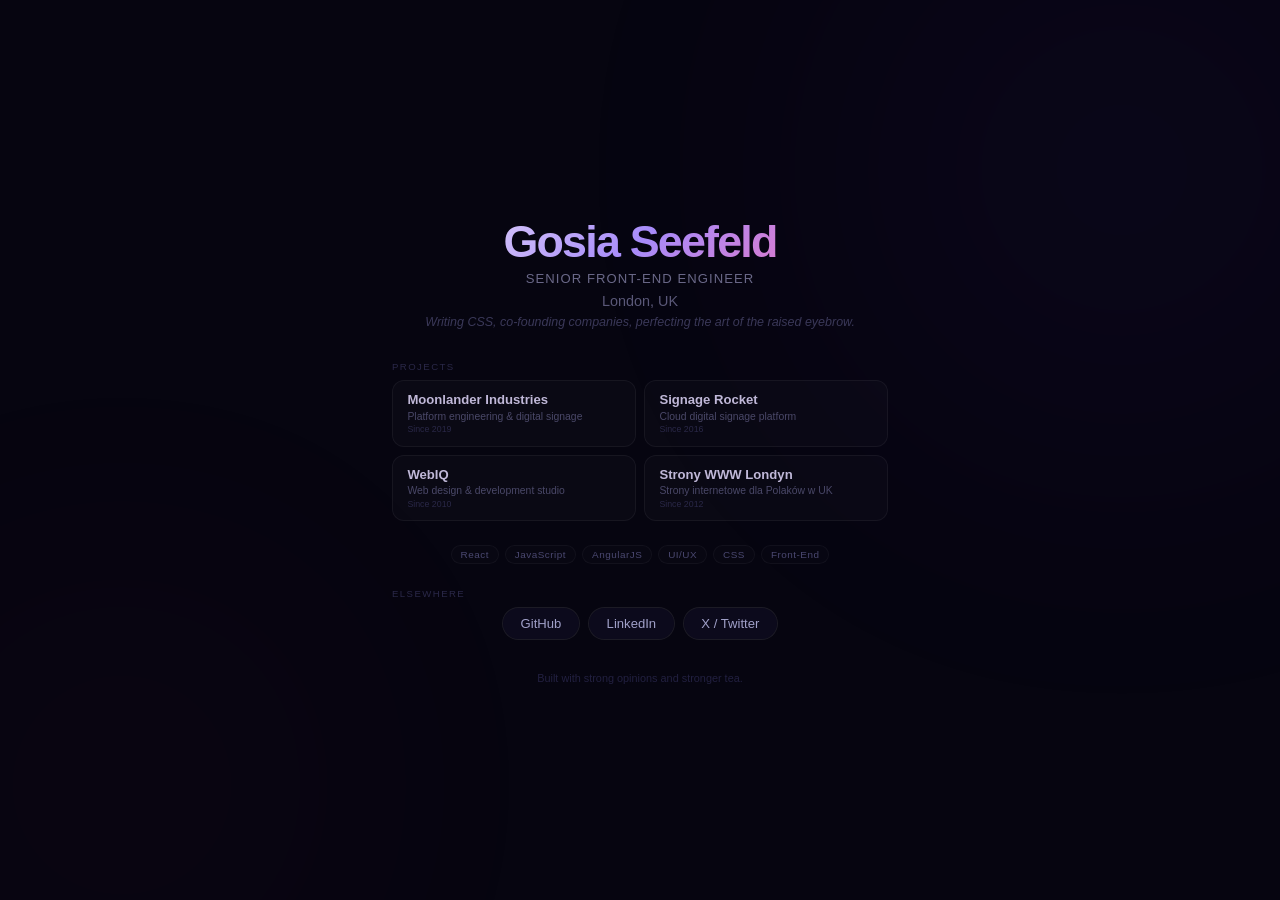
==== index.html @ 69c70c7b "Deploy from moonlanderindustries/sites@9dea2e8a03214e53fe4ce3c6bd58d60a1bf8a1e3" ====
<!DOCTYPE html><!--xRc1jHTuCo8ZMkCfjSGtW--><html lang="en"><head><meta charSet="utf-8"/><meta name="viewport" content="width=device-width, initial-scale=1"/><link rel="stylesheet" href="/_next/static/css/d62c57fcb99d3251.css" data-precedence="next"/><link rel="stylesheet" href="/_next/static/css/d122cc01ae7546c0.css" data-precedence="next"/><link rel="preload" as="script" fetchPriority="low" href="/_next/static/chunks/webpack-f817f8950fd31f59.js"/><script src="/_next/static/chunks/8e6518bb-c26e82767f1faf66.js" async=""></script><script src="/_next/static/chunks/743-16a3eeb39bb011a0.js" async=""></script><script src="/_next/static/chunks/main-app-4ff70edd08232f85.js" async=""></script><title>Gosia Seefeld — Senior Front-End Engineer</title><meta name="description" content="Senior Front-End Engineer. Co-Founder of Moonlander Industries, Signage Rocket, WebIQ. London, UK."/><meta name="robots" content="index, follow"/><meta name="theme-color" content="#060510"/><link rel="canonical" href="https://gosia-seefeld.github.io/"/><meta property="og:title" content="Gosia Seefeld — Senior Front-End Engineer"/><meta property="og:description" content="Senior Front-End Engineer. Co-Founder of Moonlander Industries, Signage Rocket, WebIQ. London, UK."/><meta property="og:url" content="https://gosia-seefeld.github.io/"/><meta property="og:site_name" content="Gosia Seefeld"/><meta property="og:locale" content="en_GB"/><meta property="og:type" content="website"/><meta name="twitter:card" content="summary_large_image"/><meta name="twitter:title" content="Gosia Seefeld — Senior Front-End Engineer"/><meta name="twitter:description" content="Senior Front-End Engineer. Co-Founder of Moonlander Industries, Signage Rocket, WebIQ. London, UK."/><script type="application/ld+json">{
  "@context": "https://schema.org",
  "@type": "Person",
  "name": "Gosia Seefeld",
  "@id": "https://gosia-seefeld.github.io/#person",
  "url": "https://gosia-seefeld.github.io",
  "jobTitle": "Senior Front-End Engineer",
  "worksFor": {
    "@type": "Organization",
    "@id": "https://moonlanderindustries.com/#organization",
    "name": "Moonlander Industries",
    "url": "https://moonlanderindustries.com"
  },
  "affiliation": [
    {
      "@type": "Organization",
      "@id": "https://signagerocket.com/#organization",
      "name": "Signage Rocket",
      "url": "https://signagerocket.com"
    },
    {
      "@type": "Organization",
      "@id": "https://webiqlimited.co.uk/#organization",
      "name": "WebIQ",
      "url": "https://webiqlimited.co.uk"
    },
    {
      "@type": "Organization",
      "@id": "https://stronywwwlondyn.co.uk/#organization",
      "name": "Strony WWW Londyn",
      "url": "https://stronywwwlondyn.co.uk"
    }
  ],
  "knowsAbout": [
    "React",
    "JavaScript",
    "AngularJS",
    "UI/UX",
    "CSS",
    "Digital Signage",
    "Front-End Development"
  ],
  "sameAs": [
    "https://www.linkedin.com/in/gosia-seefeld/",
    "https://github.com/gosia-seefeld",
    "https://x.com/gosia_seefeld"
  ]
}</script><script src="/_next/static/chunks/polyfills-42372ed130431b0a.js" noModule=""></script></head><body><div hidden=""><!--$--><!--/$--></div><h1 class="page_srOnly__O_3lC">Gosia Seefeld — CEO &amp; Co-Founder, London</h1><div class="page_stars__IfV3K" id="stars"></div><div class="page_nebula1__XAYrB"></div><div class="page_nebula2__ssNZj"></div><main class="page_content__kDoxQ"><div class="page_name__eOmhd">Gosia Seefeld</div><p class="page_role__kBGJa">Senior Front-End Engineer</p><p class="page_subtitle__iAJUg">London, UK</p><p class="page_quip__CDOoW">Writing CSS, co-founding companies, perfecting the art of the raised eyebrow.</p><div class="page_sectionLabel__leOgg">Projects</div><div class="page_projects__Vzd49"><a href="https://moonlanderindustries.com" class="page_project__3MOhD"><div class="page_projectName__hNFKk">Moonlander Industries</div><div class="page_projectDesc__2lmu6">Platform engineering &amp; digital signage</div><div class="page_projectYear__CjHBK">Since <!-- -->2019</div></a><a href="https://signagerocket.com" class="page_project__3MOhD"><div class="page_projectName__hNFKk">Signage Rocket</div><div class="page_projectDesc__2lmu6">Cloud digital signage platform</div><div class="page_projectYear__CjHBK">Since <!-- -->2016</div></a><a href="https://webiqlimited.co.uk" class="page_project__3MOhD"><div class="page_projectName__hNFKk">WebIQ</div><div class="page_projectDesc__2lmu6">Web design &amp; development studio</div><div class="page_projectYear__CjHBK">Since <!-- -->2010</div></a><a href="https://stronywwwlondyn.co.uk" class="page_project__3MOhD"><div class="page_projectName__hNFKk">Strony WWW Londyn</div><div class="page_projectDesc__2lmu6">Strony internetowe dla Polaków w UK</div><div class="page_projectYear__CjHBK">Since <!-- -->2012</div></a></div><div class="page_tech____gRa"><span class="page_techPill__fUO1G">React</span><span class="page_techPill__fUO1G">JavaScript</span><span class="page_techPill__fUO1G">AngularJS</span><span class="page_techPill__fUO1G">UI/UX</span><span class="page_techPill__fUO1G">CSS</span><span class="page_techPill__fUO1G">Front-End</span></div><div class="page_sectionLabel__leOgg">Elsewhere</div><div class="page_links__qE4Ea"><a href="https://github.com/gosia-seefeld" class="page_link__36MaQ">GitHub</a><a href="https://www.linkedin.com/in/gosia-seefeld/" class="page_link__36MaQ">LinkedIn</a><a href="https://x.com/gosia_seefeld" class="page_link__36MaQ">X / Twitter</a></div><p class="page_note__eFpMG">Built with strong opinions and stronger tea.</p></main><script>
            var c = document.getElementById('stars');
            for (var i = 0; i < 120; i++) {
              var s = document.createElement('div');
              s.className = 'page_star__v4NEN';
              s.style.left = Math.random() * 100 + '%';
              s.style.top = Math.random() * 100 + '%';
              s.style.setProperty('--dur', (8 + Math.random() * 12) + 's');
              s.style.setProperty('--delay', (Math.random() * 8) + 's');
              s.style.setProperty('--peak', (0.08 + Math.random() * 0.4).toFixed(2));
              if (Math.random() > 0.9) { s.style.width = '2px'; s.style.height = '2px'; }
              c.appendChild(s);
            }
          </script><!--$--><!--/$--><script src="/_next/static/chunks/webpack-f817f8950fd31f59.js" id="_R_" async=""></script><script>(self.__next_f=self.__next_f||[]).push([0])</script><script>self.__next_f.push([1,"1:\"$Sreact.fragment\"\n3:I[8954,[],\"\"]\n4:I[5640,[],\"\"]\n13:I[7698,[],\"\"]\n:HL[\"/_next/static/css/d62c57fcb99d3251.css\",\"style\"]\n:HL[\"/_next/static/css/d122cc01ae7546c0.css\",\"style\"]\n2:T4e6,"])</script><script>self.__next_f.push([1,"{\n  \"@context\": \"https://schema.org\",\n  \"@type\": \"Person\",\n  \"name\": \"Gosia Seefeld\",\n  \"@id\": \"https://gosia-seefeld.github.io/#person\",\n  \"url\": \"https://gosia-seefeld.github.io\",\n  \"jobTitle\": \"Senior Front-End Engineer\",\n  \"worksFor\": {\n    \"@type\": \"Organization\",\n    \"@id\": \"https://moonlanderindustries.com/#organization\",\n    \"name\": \"Moonlander Industries\",\n    \"url\": \"https://moonlanderindustries.com\"\n  },\n  \"affiliation\": [\n    {\n      \"@type\": \"Organization\",\n      \"@id\": \"https://signagerocket.com/#organization\",\n      \"name\": \"Signage Rocket\",\n      \"url\": \"https://signagerocket.com\"\n    },\n    {\n      \"@type\": \"Organization\",\n      \"@id\": \"https://webiqlimited.co.uk/#organization\",\n      \"name\": \"WebIQ\",\n      \"url\": \"https://webiqlimited.co.uk\"\n    },\n    {\n      \"@type\": \"Organization\",\n      \"@id\": \"https://stronywwwlondyn.co.uk/#organization\",\n      \"name\": \"Strony WWW Londyn\",\n      \"url\": \"https://stronywwwlondyn.co.uk\"\n    }\n  ],\n  \"knowsAbout\": [\n    \"React\",\n    \"JavaScript\",\n    \"AngularJS\",\n    \"UI/UX\",\n    \"CSS\",\n    \"Digital Signage\",\n    \"Front-End Development\"\n  ],\n  \"sameAs\": [\n    \"https://www.linkedin.com/in/gosia-seefeld/\",\n    \"https://github.com/gosia-seefeld\",\n    \"https://x.com/gosia_seefeld\"\n  ]\n}"])</script><script>self.__next_f.push([1,"0:{\"P\":null,\"b\":\"xRc1jHTuCo8ZMkCfjSGtW\",\"p\":\"\",\"c\":[\"\",\"\"],\"i\":false,\"f\":[[[\"\",{\"children\":[\"__PAGE__\",{}]},\"$undefined\",\"$undefined\",true],[\"\",[\"$\",\"$1\",\"c\",{\"children\":[[[\"$\",\"link\",\"0\",{\"rel\":\"stylesheet\",\"href\":\"/_next/static/css/d62c57fcb99d3251.css\",\"precedence\":\"next\",\"crossOrigin\":\"$undefined\",\"nonce\":\"$undefined\"}]],[\"$\",\"html\",null,{\"lang\":\"en\",\"children\":[[\"$\",\"head\",null,{\"children\":[\"$\",\"script\",null,{\"type\":\"application/ld+json\",\"dangerouslySetInnerHTML\":{\"__html\":\"$2\"}}]}],[\"$\",\"body\",null,{\"children\":[\"$\",\"$L3\",null,{\"parallelRouterKey\":\"children\",\"error\":\"$undefined\",\"errorStyles\":\"$undefined\",\"errorScripts\":\"$undefined\",\"template\":[\"$\",\"$L4\",null,{}],\"templateStyles\":\"$undefined\",\"templateScripts\":\"$undefined\",\"notFound\":[[[\"$\",\"title\",null,{\"children\":\"404: This page could not be found.\"}],[\"$\",\"div\",null,{\"style\":{\"fontFamily\":\"system-ui,\\\"Segoe UI\\\",Roboto,Helvetica,Arial,sans-serif,\\\"Apple Color Emoji\\\",\\\"Segoe UI Emoji\\\"\",\"height\":\"100vh\",\"textAlign\":\"center\",\"display\":\"flex\",\"flexDirection\":\"column\",\"alignItems\":\"center\",\"justifyContent\":\"center\"},\"children\":[\"$\",\"div\",null,{\"children\":[[\"$\",\"style\",null,{\"dangerouslySetInnerHTML\":{\"__html\":\"body{color:#000;background:#fff;margin:0}.next-error-h1{border-right:1px solid rgba(0,0,0,.3)}@media (prefers-color-scheme:dark){body{color:#fff;background:#000}.next-error-h1{border-right:1px solid rgba(255,255,255,.3)}}\"}}],[\"$\",\"h1\",null,{\"className\":\"next-error-h1\",\"style\":{\"display\":\"inline-block\",\"margin\":\"0 20px 0 0\",\"padding\":\"0 23px 0 0\",\"fontSize\":24,\"fontWeight\":500,\"verticalAlign\":\"top\",\"lineHeight\":\"49px\"},\"children\":404}],[\"$\",\"div\",null,{\"style\":{\"display\":\"inline-block\"},\"children\":[\"$\",\"h2\",null,{\"style\":{\"fontSize\":14,\"fontWeight\":400,\"lineHeight\":\"49px\",\"margin\":0},\"children\":\"This page could not be found.\"}]}]]}]}]],[]],\"forbidden\":\"$undefined\",\"unauthorized\":\"$undefined\"}]}]]}]]}],{\"children\":[\"__PAGE__\",[\"$\",\"$1\",\"c\",{\"children\":[[[\"$\",\"h1\",null,{\"className\":\"page_srOnly__O_3lC\",\"children\":\"Gosia Seefeld — CEO \u0026 Co-Founder, London\"}],[\"$\",\"div\",null,{\"className\":\"page_stars__IfV3K\",\"id\":\"stars\"}],[\"$\",\"div\",null,{\"className\":\"page_nebula1__XAYrB\"}],[\"$\",\"div\",null,{\"className\":\"page_nebula2__ssNZj\"}],[\"$\",\"main\",null,{\"className\":\"page_content__kDoxQ\",\"children\":[[\"$\",\"div\",null,{\"className\":\"page_name__eOmhd\",\"children\":\"Gosia Seefeld\"}],[\"$\",\"p\",null,{\"className\":\"page_role__kBGJa\",\"children\":\"Senior Front-End Engineer\"}],[\"$\",\"p\",null,{\"className\":\"page_subtitle__iAJUg\",\"children\":\"London, UK\"}],[\"$\",\"p\",null,{\"className\":\"page_quip__CDOoW\",\"children\":\"Writing CSS, co-founding companies, perfecting the art of the raised eyebrow.\"}],[\"$\",\"div\",null,{\"className\":\"page_sectionLabel__leOgg\",\"children\":\"Projects\"}],[\"$\",\"div\",null,{\"className\":\"page_projects__Vzd49\",\"children\":[[\"$\",\"a\",\"https://moonlanderindustries.com\",{\"href\":\"https://moonlanderindustries.com\",\"className\":\"page_project__3MOhD\",\"children\":[\"$L5\",\"$L6\",\"$L7\"]}],\"$L8\",\"$L9\",\"$La\"]}],\"$Lb\",\"$Lc\",\"$Ld\",\"$Le\"]}],\"$Lf\"],[\"$L10\"],\"$L11\"]}],{},null,false]},null,false],\"$L12\",false]],\"m\":\"$undefined\",\"G\":[\"$13\",[]],\"s\":false,\"S\":true}\n"])</script><script>self.__next_f.push([1,"14:I[2051,[],\"OutletBoundary\"]\n16:I[6658,[],\"AsyncMetadataOutlet\"]\n18:I[2051,[],\"ViewportBoundary\"]\n1a:I[2051,[],\"MetadataBoundary\"]\n1b:\"$Sreact.suspense\"\n5:[\"$\",\"div\",null,{\"className\":\"page_projectName__hNFKk\",\"children\":\"Moonlander Industries\"}]\n6:[\"$\",\"div\",null,{\"className\":\"page_projectDesc__2lmu6\",\"children\":\"Platform engineering \u0026 digital signage\"}]\n7:[\"$\",\"div\",null,{\"className\":\"page_projectYear__CjHBK\",\"children\":[\"Since \",\"2019\"]}]\n8:[\"$\",\"a\",\"https://signagerocket.com\",{\"href\":\"https://signagerocket.com\",\"className\":\"page_project__3MOhD\",\"children\":[[\"$\",\"div\",null,{\"className\":\"page_projectName__hNFKk\",\"children\":\"Signage Rocket\"}],[\"$\",\"div\",null,{\"className\":\"page_projectDesc__2lmu6\",\"children\":\"Cloud digital signage platform\"}],[\"$\",\"div\",null,{\"className\":\"page_projectYear__CjHBK\",\"children\":[\"Since \",\"2016\"]}]]}]\n9:[\"$\",\"a\",\"https://webiqlimited.co.uk\",{\"href\":\"https://webiqlimited.co.uk\",\"className\":\"page_project__3MOhD\",\"children\":[[\"$\",\"div\",null,{\"className\":\"page_projectName__hNFKk\",\"children\":\"WebIQ\"}],[\"$\",\"div\",null,{\"className\":\"page_projectDesc__2lmu6\",\"children\":\"Web design \u0026 development studio\"}],[\"$\",\"div\",null,{\"className\":\"page_projectYear__CjHBK\",\"children\":[\"Since \",\"2010\"]}]]}]\na:[\"$\",\"a\",\"https://stronywwwlondyn.co.uk\",{\"href\":\"https://stronywwwlondyn.co.uk\",\"className\":\"page_project__3MOhD\",\"children\":[[\"$\",\"div\",null,{\"className\":\"page_projectName__hNFKk\",\"children\":\"Strony WWW Londyn\"}],[\"$\",\"div\",null,{\"className\":\"page_projectDesc__2lmu6\",\"children\":\"Strony internetowe dla Polaków w UK\"}],[\"$\",\"div\",null,{\"className\":\"page_projectYear__CjHBK\",\"children\":[\"Since \",\"2012\"]}]]}]\nb:[\"$\",\"div\",null,{\"className\":\"page_tech____gRa\",\"children\":[[\"$\",\"span\",\"React\",{\"className\":\"page_techPill__fUO1G\",\"children\":\"React\"}],[\"$\",\"span\",\"JavaScript\",{\"className\":\"page_techPill__fUO1G\",\"children\":\"JavaScript\"}],[\"$\",\"span\",\"AngularJS\",{\"className\":\"page_techPill__fUO1G\",\"children\":\"AngularJS\"}],[\"$\",\"span\",\"UI/UX\",{\"className\":\"page_techPill__fUO1G\",\"children\":\"UI/UX\"}],[\"$\",\"span\",\""])</script><script>self.__next_f.push([1,"CSS\",{\"className\":\"page_techPill__fUO1G\",\"children\":\"CSS\"}],[\"$\",\"span\",\"Front-End\",{\"className\":\"page_techPill__fUO1G\",\"children\":\"Front-End\"}]]}]\nc:[\"$\",\"div\",null,{\"className\":\"page_sectionLabel__leOgg\",\"children\":\"Elsewhere\"}]\nd:[\"$\",\"div\",null,{\"className\":\"page_links__qE4Ea\",\"children\":[[\"$\",\"a\",\"https://github.com/gosia-seefeld\",{\"href\":\"https://github.com/gosia-seefeld\",\"className\":\"page_link__36MaQ\",\"children\":\"GitHub\"}],[\"$\",\"a\",\"https://www.linkedin.com/in/gosia-seefeld/\",{\"href\":\"https://www.linkedin.com/in/gosia-seefeld/\",\"className\":\"page_link__36MaQ\",\"children\":\"LinkedIn\"}],[\"$\",\"a\",\"https://x.com/gosia_seefeld\",{\"href\":\"https://x.com/gosia_seefeld\",\"className\":\"page_link__36MaQ\",\"children\":\"X / Twitter\"}]]}]\ne:[\"$\",\"p\",null,{\"className\":\"page_note__eFpMG\",\"children\":\"Built with strong opinions and stronger tea.\"}]\n"])</script><script>self.__next_f.push([1,"f:[\"$\",\"script\",null,{\"dangerouslySetInnerHTML\":{\"__html\":\"\\n            var c = document.getElementById('stars');\\n            for (var i = 0; i \u003c 120; i++) {\\n              var s = document.createElement('div');\\n              s.className = 'page_star__v4NEN';\\n              s.style.left = Math.random() * 100 + '%';\\n              s.style.top = Math.random() * 100 + '%';\\n              s.style.setProperty('--dur', (8 + Math.random() * 12) + 's');\\n              s.style.setProperty('--delay', (Math.random() * 8) + 's');\\n              s.style.setProperty('--peak', (0.08 + Math.random() * 0.4).toFixed(2));\\n              if (Math.random() \u003e 0.9) { s.style.width = '2px'; s.style.height = '2px'; }\\n              c.appendChild(s);\\n            }\\n          \"}}]\n"])</script><script>self.__next_f.push([1,"10:[\"$\",\"link\",\"0\",{\"rel\":\"stylesheet\",\"href\":\"/_next/static/css/d122cc01ae7546c0.css\",\"precedence\":\"next\",\"crossOrigin\":\"$undefined\",\"nonce\":\"$undefined\"}]\n11:[\"$\",\"$L14\",null,{\"children\":[\"$L15\",[\"$\",\"$L16\",null,{\"promise\":\"$@17\"}]]}]\n12:[\"$\",\"$1\",\"h\",{\"children\":[null,[[\"$\",\"$L18\",null,{\"children\":\"$L19\"}],null],[\"$\",\"$L1a\",null,{\"children\":[\"$\",\"div\",null,{\"hidden\":true,\"children\":[\"$\",\"$1b\",null,{\"fallback\":null,\"children\":\"$L1c\"}]}]}]]}]\n"])</script><script>self.__next_f.push([1,"19:[[\"$\",\"meta\",\"0\",{\"charSet\":\"utf-8\"}],[\"$\",\"meta\",\"1\",{\"name\":\"viewport\",\"content\":\"width=device-width, initial-scale=1\"}]]\n15:null\n"])</script><script>self.__next_f.push([1,"17:{\"metadata\":[[\"$\",\"title\",\"0\",{\"children\":\"Gosia Seefeld — Senior Front-End Engineer\"}],[\"$\",\"meta\",\"1\",{\"name\":\"description\",\"content\":\"Senior Front-End Engineer. Co-Founder of Moonlander Industries, Signage Rocket, WebIQ. London, UK.\"}],[\"$\",\"meta\",\"2\",{\"name\":\"robots\",\"content\":\"index, follow\"}],[\"$\",\"meta\",\"3\",{\"name\":\"theme-color\",\"content\":\"#060510\"}],[\"$\",\"link\",\"4\",{\"rel\":\"canonical\",\"href\":\"https://gosia-seefeld.github.io/\"}],[\"$\",\"meta\",\"5\",{\"property\":\"og:title\",\"content\":\"Gosia Seefeld — Senior Front-End Engineer\"}],[\"$\",\"meta\",\"6\",{\"property\":\"og:description\",\"content\":\"Senior Front-End Engineer. Co-Founder of Moonlander Industries, Signage Rocket, WebIQ. London, UK.\"}],[\"$\",\"meta\",\"7\",{\"property\":\"og:url\",\"content\":\"https://gosia-seefeld.github.io/\"}],[\"$\",\"meta\",\"8\",{\"property\":\"og:site_name\",\"content\":\"Gosia Seefeld\"}],[\"$\",\"meta\",\"9\",{\"property\":\"og:locale\",\"content\":\"en_GB\"}],[\"$\",\"meta\",\"10\",{\"property\":\"og:type\",\"content\":\"website\"}],[\"$\",\"meta\",\"11\",{\"name\":\"twitter:card\",\"content\":\"summary_large_image\"}],[\"$\",\"meta\",\"12\",{\"name\":\"twitter:title\",\"content\":\"Gosia Seefeld — Senior Front-End Engineer\"}],[\"$\",\"meta\",\"13\",{\"name\":\"twitter:description\",\"content\":\"Senior Front-End Engineer. Co-Founder of Moonlander Industries, Signage Rocket, WebIQ. London, UK.\"}]],\"error\":null,\"digest\":\"$undefined\"}\n"])</script><script>self.__next_f.push([1,"1c:\"$17:metadata\"\n"])</script></body></html>
---- _next/static/css/d62c57fcb99d3251.css ----
*,:after,:before{margin:0;padding:0;box-sizing:border-box}body{min-height:100vh;background:#060510;overflow-x:hidden}
---- _next/static/css/d122cc01ae7546c0.css ----
.page_srOnly__O_3lC{position:absolute;width:1px;height:1px;overflow:hidden;clip:rect(0,0,0,0);white-space:nowrap}.page_stars__IfV3K{position:fixed;inset:0;z-index:0}.page_star__v4NEN{position:absolute;width:1px;height:1px;background:#fff;border-radius:50%;opacity:0;animation:page_twinkle__7MLs4 var(--dur) ease-in-out var(--delay) infinite}@keyframes page_twinkle__7MLs4{0%,to{opacity:.03}50%{opacity:var(--peak)}}.page_nebula1__XAYrB,.page_nebula2__ssNZj{position:fixed;border-radius:50%;filter:blur(150px);animation:page_drift__iXxuE 30s ease-in-out infinite alternate}.page_nebula1__XAYrB{width:700px;height:700px;top:-20%;right:-15%;opacity:.07;background:radial-gradient(circle,#7c3aed,transparent)}.page_nebula2__ssNZj{width:500px;height:500px;bottom:-15%;left:-10%;opacity:.05;background:radial-gradient(circle,#ec4899,transparent);animation-delay:-15s;animation-direction:alternate-reverse}@keyframes page_drift__iXxuE{0%{transform:translate(0)}to{transform:translate(30px,20px)}}.page_content__kDoxQ{position:relative;z-index:1;text-align:center;max-width:560px;width:95%;margin:0 auto;padding:2rem;min-height:100vh;display:flex;flex-direction:column;justify-content:center;font-family:-apple-system,BlinkMacSystemFont,Segoe UI,sans-serif;color:#8080a8}.page_name__eOmhd{font-size:2.8rem;font-weight:800;color:transparent;background:linear-gradient(135deg,#f0e8f8,#a78bfa,#f472b6);background-clip:text;-webkit-background-clip:text;letter-spacing:-.04em;margin-bottom:.3rem;animation:page_arrive__bF8Jj .8s ease-out}.page_role__kBGJa{font-size:.82rem;font-weight:500;color:#6a6888;letter-spacing:.08em;text-transform:uppercase;margin-bottom:.4rem;animation:page_arrive__bF8Jj .8s ease-out .1s both}.page_subtitle__iAJUg{font-size:.9rem;color:#5a5878;margin-bottom:.4rem;animation:page_arrive__bF8Jj .8s ease-out .2s both}.page_quip__CDOoW{font-size:.78rem;color:#3a3858;font-style:italic;margin-bottom:2rem;animation:page_arrive__bF8Jj .8s ease-out .3s both}.page_sectionLabel__leOgg{font-size:.6rem;text-transform:uppercase;letter-spacing:.15em;color:#2a2848;margin-bottom:.5rem;text-align:left;animation:page_arrive__bF8Jj .8s ease-out .38s both}.page_projects__Vzd49{display:grid;grid-template-columns:repeat(2,1fr);grid-gap:.5rem;gap:.5rem;margin-bottom:1.5rem;animation:page_arrive__bF8Jj .8s ease-out .4s both}.page_project__3MOhD{text-align:left;padding:.7rem .9rem;border:1px solid rgba(255,255,255,.05);border-radius:12px;background:rgba(255,255,255,.02);text-decoration:none;color:inherit;transition:all .25s cubic-bezier(.4,0,.2,1);position:relative;overflow:hidden}.page_project__3MOhD:before{content:"";position:absolute;inset:0;border-radius:inherit;background:linear-gradient(135deg,rgba(167,139,250,.06),rgba(244,114,182,.06));opacity:0;transition:opacity .25s}.page_project__3MOhD:hover{border-color:rgba(167,139,250,.2);transform:translateY(-1px);box-shadow:0 4px 16px rgba(167,139,250,.08)}.page_project__3MOhD:hover:before{opacity:1}.page_projectName__hNFKk{font-size:.82rem;font-weight:600;color:#c0b8d8;margin-bottom:.15rem;position:relative}.page_projectDesc__2lmu6{font-size:.65rem;color:#4a4868;line-height:1.4;position:relative}.page_projectYear__CjHBK{font-size:.55rem;color:#2a2848;position:relative}.page_tech____gRa{display:flex;gap:.4rem;justify-content:center;flex-wrap:wrap;margin-bottom:1.5rem;animation:page_arrive__bF8Jj .8s ease-out .5s both}.page_techPill__fUO1G{font-size:.62rem;color:#4a4870;letter-spacing:.05em;padding:.2rem .55rem;border:1px solid rgba(255,255,255,.04);border-radius:100px;background:rgba(255,255,255,.01)}.page_links__qE4Ea{display:flex;gap:.5rem;justify-content:center;flex-wrap:wrap;animation:page_arrive__bF8Jj .8s ease-out .6s both}.page_link__36MaQ{color:#a0a0c8;text-decoration:none;font-size:.82rem;font-weight:500;padding:.5rem 1.1rem;border-radius:100px;border:1px solid rgba(255,255,255,.07);background:rgba(255,255,255,.02);transition:all .3s cubic-bezier(.4,0,.2,1);position:relative}.page_link__36MaQ:before{inset:-1px;background:linear-gradient(135deg,#a78bfa,#f472b6,#fb923c);opacity:0;transition:opacity .3s}.page_link__36MaQ:after,.page_link__36MaQ:before{content:"";position:absolute;border-radius:inherit;z-index:-1}.page_link__36MaQ:after{inset:0;background:#080618}.page_link__36MaQ:hover{color:#fff;border-color:transparent;transform:translateY(-2px);box-shadow:0 8px 25px rgba(167,139,250,.15),0 0 40px rgba(167,139,250,.08)}.page_link__36MaQ:hover:before{opacity:1}.page_link__36MaQ:active{transform:translateY(0) scale(.98)}.page_note__eFpMG{margin-top:2rem;font-size:.68rem;color:#222040;animation:page_arrive__bF8Jj .8s ease-out .7s both}@keyframes page_arrive__bF8Jj{0%{opacity:0;transform:translateY(15px)}to{opacity:1;transform:translateY(0)}}@media (max-width:480px){.page_projects__Vzd49{grid-template-columns:1fr}.page_name__eOmhd{font-size:2.2rem}}@media (prefers-reduced-motion:reduce){.page_star__v4NEN{opacity:.06;animation:none}.page_nebula1__XAYrB,.page_nebula2__ssNZj{animation:none}.page_name__eOmhd{color:#f0e8f8;background:none;-webkit-background-clip:unset;animation:none}.page_links__qE4Ea,.page_note__eFpMG,.page_projects__Vzd49,.page_quip__CDOoW,.page_role__kBGJa,.page_sectionLabel__leOgg,.page_subtitle__iAJUg,.page_tech____gRa{animation:none;opacity:1}.page_link__36MaQ,.page_project__3MOhD{transition:none}}
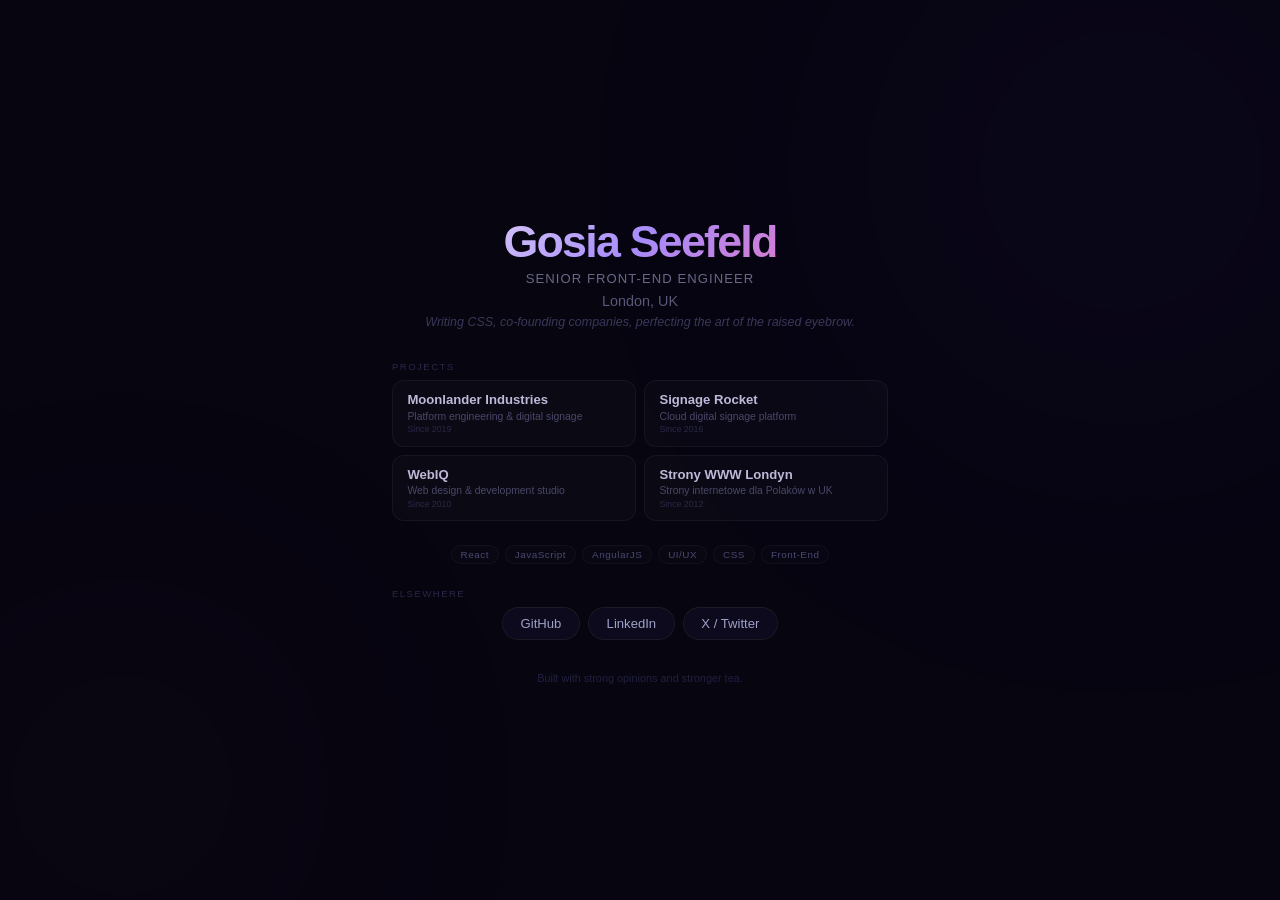
==== commit 4f58a89a: "Deploy from moonlanderindustries/sites@e715f0a557352df26c28f8c57af18825b8bb249f" ====
--- a/index.html
+++ b/index.html
@@ -1,4 +1,4 @@
-<!DOCTYPE html><!--xRc1jHTuCo8ZMkCfjSGtW--><html lang="en"><head><meta charSet="utf-8"/><meta name="viewport" content="width=device-width, initial-scale=1"/><link rel="stylesheet" href="/_next/static/css/d62c57fcb99d3251.css" data-precedence="next"/><link rel="stylesheet" href="/_next/static/css/d122cc01ae7546c0.css" data-precedence="next"/><link rel="preload" as="script" fetchPriority="low" href="/_next/static/chunks/webpack-f817f8950fd31f59.js"/><script src="/_next/static/chunks/8e6518bb-c26e82767f1faf66.js" async=""></script><script src="/_next/static/chunks/743-16a3eeb39bb011a0.js" async=""></script><script src="/_next/static/chunks/main-app-4ff70edd08232f85.js" async=""></script><title>Gosia Seefeld — Senior Front-End Engineer</title><meta name="description" content="Senior Front-End Engineer. Co-Founder of Moonlander Industries, Signage Rocket, WebIQ. London, UK."/><meta name="robots" content="index, follow"/><meta name="theme-color" content="#060510"/><link rel="canonical" href="https://gosia-seefeld.github.io/"/><meta property="og:title" content="Gosia Seefeld — Senior Front-End Engineer"/><meta property="og:description" content="Senior Front-End Engineer. Co-Founder of Moonlander Industries, Signage Rocket, WebIQ. London, UK."/><meta property="og:url" content="https://gosia-seefeld.github.io/"/><meta property="og:site_name" content="Gosia Seefeld"/><meta property="og:locale" content="en_GB"/><meta property="og:type" content="website"/><meta name="twitter:card" content="summary_large_image"/><meta name="twitter:title" content="Gosia Seefeld — Senior Front-End Engineer"/><meta name="twitter:description" content="Senior Front-End Engineer. Co-Founder of Moonlander Industries, Signage Rocket, WebIQ. London, UK."/><script type="application/ld+json">{
+<!DOCTYPE html><html lang="en"> <head><meta charset="utf-8"><meta name="viewport" content="width=device-width, initial-scale=1"><title>Gosia Seefeld — Senior Front-End Engineer</title><meta name="description" content="Senior Front-End Engineer. Co-Founder of Moonlander Industries, Signage Rocket, WebIQ. London, UK."><meta name="theme-color" content="#060510"><link rel="icon" type="image/svg+xml" href="/favicon.svg"><link rel="canonical" href="https://gosia-seefeld.github.io/"><meta name="robots" content="index, follow"><!-- Open Graph --><meta property="og:title" content="Gosia Seefeld — Senior Front-End Engineer"><meta property="og:description" content="Senior Front-End Engineer. Co-Founder of Moonlander Industries, Signage Rocket, WebIQ. London, UK."><meta property="og:url" content="https://gosia-seefeld.github.io/"><meta property="og:site_name" content="Gosia Seefeld"><meta property="og:locale" content="en_GB"><meta property="og:type" content="website"><meta property="og:image" content="https://gosia-seefeld.github.io/og-image.png"><meta property="og:image:width" content="1200"><meta property="og:image:height" content="630"><meta property="og:image:type" content="image/png"><!-- Twitter --><meta name="twitter:card" content="summary_large_image"><meta name="twitter:title" content="Gosia Seefeld — Senior Front-End Engineer"><meta name="twitter:description" content="Senior Front-End Engineer. Co-Founder of Moonlander Industries, Signage Rocket, WebIQ. London, UK."><meta name="twitter:image" content="https://gosia-seefeld.github.io/og-image.png"><!-- JSON-LD --><script type="application/ld+json">{
   "@context": "https://schema.org",
   "@type": "Person",
   "name": "Gosia Seefeld",
@@ -45,17 +45,17 @@
     "https://github.com/gosia-seefeld",
     "https://x.com/gosia_seefeld"
   ]
-}</script><script src="/_next/static/chunks/polyfills-42372ed130431b0a.js" noModule=""></script></head><body><div hidden=""><!--$--><!--/$--></div><h1 class="page_srOnly__O_3lC">Gosia Seefeld — CEO &amp; Co-Founder, London</h1><div class="page_stars__IfV3K" id="stars"></div><div class="page_nebula1__XAYrB"></div><div class="page_nebula2__ssNZj"></div><main class="page_content__kDoxQ"><div class="page_name__eOmhd">Gosia Seefeld</div><p class="page_role__kBGJa">Senior Front-End Engineer</p><p class="page_subtitle__iAJUg">London, UK</p><p class="page_quip__CDOoW">Writing CSS, co-founding companies, perfecting the art of the raised eyebrow.</p><div class="page_sectionLabel__leOgg">Projects</div><div class="page_projects__Vzd49"><a href="https://moonlanderindustries.com" class="page_project__3MOhD"><div class="page_projectName__hNFKk">Moonlander Industries</div><div class="page_projectDesc__2lmu6">Platform engineering &amp; digital signage</div><div class="page_projectYear__CjHBK">Since <!-- -->2019</div></a><a href="https://signagerocket.com" class="page_project__3MOhD"><div class="page_projectName__hNFKk">Signage Rocket</div><div class="page_projectDesc__2lmu6">Cloud digital signage platform</div><div class="page_projectYear__CjHBK">Since <!-- -->2016</div></a><a href="https://webiqlimited.co.uk" class="page_project__3MOhD"><div class="page_projectName__hNFKk">WebIQ</div><div class="page_projectDesc__2lmu6">Web design &amp; development studio</div><div class="page_projectYear__CjHBK">Since <!-- -->2010</div></a><a href="https://stronywwwlondyn.co.uk" class="page_project__3MOhD"><div class="page_projectName__hNFKk">Strony WWW Londyn</div><div class="page_projectDesc__2lmu6">Strony internetowe dla Polaków w UK</div><div class="page_projectYear__CjHBK">Since <!-- -->2012</div></a></div><div class="page_tech____gRa"><span class="page_techPill__fUO1G">React</span><span class="page_techPill__fUO1G">JavaScript</span><span class="page_techPill__fUO1G">AngularJS</span><span class="page_techPill__fUO1G">UI/UX</span><span class="page_techPill__fUO1G">CSS</span><span class="page_techPill__fUO1G">Front-End</span></div><div class="page_sectionLabel__leOgg">Elsewhere</div><div class="page_links__qE4Ea"><a href="https://github.com/gosia-seefeld" class="page_link__36MaQ">GitHub</a><a href="https://www.linkedin.com/in/gosia-seefeld/" class="page_link__36MaQ">LinkedIn</a><a href="https://x.com/gosia_seefeld" class="page_link__36MaQ">X / Twitter</a></div><p class="page_note__eFpMG">Built with strong opinions and stronger tea.</p></main><script>
-            var c = document.getElementById('stars');
-            for (var i = 0; i < 120; i++) {
-              var s = document.createElement('div');
-              s.className = 'page_star__v4NEN';
-              s.style.left = Math.random() * 100 + '%';
-              s.style.top = Math.random() * 100 + '%';
-              s.style.setProperty('--dur', (8 + Math.random() * 12) + 's');
-              s.style.setProperty('--delay', (Math.random() * 8) + 's');
-              s.style.setProperty('--peak', (0.08 + Math.random() * 0.4).toFixed(2));
-              if (Math.random() > 0.9) { s.style.width = '2px'; s.style.height = '2px'; }
-              c.appendChild(s);
-            }
-          </script><!--$--><!--/$--><script src="/_next/static/chunks/webpack-f817f8950fd31f59.js" id="_R_" async=""></script><script>(self.__next_f=self.__next_f||[]).push([0])</script><script>self.__next_f.push([1,"1:\"$Sreact.fragment\"\n3:I[8954,[],\"\"]\n4:I[5640,[],\"\"]\n13:I[7698,[],\"\"]\n:HL[\"/_next/static/css/d62c57fcb99d3251.css\",\"style\"]\n:HL[\"/_next/static/css/d122cc01ae7546c0.css\",\"style\"]\n2:T4e6,"])</script><script>self.__next_f.push([1,"{\n  \"@context\": \"https://schema.org\",\n  \"@type\": \"Person\",\n  \"name\": \"Gosia Seefeld\",\n  \"@id\": \"https://gosia-seefeld.github.io/#person\",\n  \"url\": \"https://gosia-seefeld.github.io\",\n  \"jobTitle\": \"Senior Front-End Engineer\",\n  \"worksFor\": {\n    \"@type\": \"Organization\",\n    \"@id\": \"https://moonlanderindustries.com/#organization\",\n    \"name\": \"Moonlander Industries\",\n    \"url\": \"https://moonlanderindustries.com\"\n  },\n  \"affiliation\": [\n    {\n      \"@type\": \"Organization\",\n      \"@id\": \"https://signagerocket.com/#organization\",\n      \"name\": \"Signage Rocket\",\n      \"url\": \"https://signagerocket.com\"\n    },\n    {\n      \"@type\": \"Organization\",\n      \"@id\": \"https://webiqlimited.co.uk/#organization\",\n      \"name\": \"WebIQ\",\n      \"url\": \"https://webiqlimited.co.uk\"\n    },\n    {\n      \"@type\": \"Organization\",\n      \"@id\": \"https://stronywwwlondyn.co.uk/#organization\",\n      \"name\": \"Strony WWW Londyn\",\n      \"url\": \"https://stronywwwlondyn.co.uk\"\n    }\n  ],\n  \"knowsAbout\": [\n    \"React\",\n    \"JavaScript\",\n    \"AngularJS\",\n    \"UI/UX\",\n    \"CSS\",\n    \"Digital Signage\",\n    \"Front-End Development\"\n  ],\n  \"sameAs\": [\n    \"https://www.linkedin.com/in/gosia-seefeld/\",\n    \"https://github.com/gosia-seefeld\",\n    \"https://x.com/gosia_seefeld\"\n  ]\n}"])</script><script>self.__next_f.push([1,"0:{\"P\":null,\"b\":\"xRc1jHTuCo8ZMkCfjSGtW\",\"p\":\"\",\"c\":[\"\",\"\"],\"i\":false,\"f\":[[[\"\",{\"children\":[\"__PAGE__\",{}]},\"$undefined\",\"$undefined\",true],[\"\",[\"$\",\"$1\",\"c\",{\"children\":[[[\"$\",\"link\",\"0\",{\"rel\":\"stylesheet\",\"href\":\"/_next/static/css/d62c57fcb99d3251.css\",\"precedence\":\"next\",\"crossOrigin\":\"$undefined\",\"nonce\":\"$undefined\"}]],[\"$\",\"html\",null,{\"lang\":\"en\",\"children\":[[\"$\",\"head\",null,{\"children\":[\"$\",\"script\",null,{\"type\":\"application/ld+json\",\"dangerouslySetInnerHTML\":{\"__html\":\"$2\"}}]}],[\"$\",\"body\",null,{\"children\":[\"$\",\"$L3\",null,{\"parallelRouterKey\":\"children\",\"error\":\"$undefined\",\"errorStyles\":\"$undefined\",\"errorScripts\":\"$undefined\",\"template\":[\"$\",\"$L4\",null,{}],\"templateStyles\":\"$undefined\",\"templateScripts\":\"$undefined\",\"notFound\":[[[\"$\",\"title\",null,{\"children\":\"404: This page could not be found.\"}],[\"$\",\"div\",null,{\"style\":{\"fontFamily\":\"system-ui,\\\"Segoe UI\\\",Roboto,Helvetica,Arial,sans-serif,\\\"Apple Color Emoji\\\",\\\"Segoe UI Emoji\\\"\",\"height\":\"100vh\",\"textAlign\":\"center\",\"display\":\"flex\",\"flexDirection\":\"column\",\"alignItems\":\"center\",\"justifyContent\":\"center\"},\"children\":[\"$\",\"div\",null,{\"children\":[[\"$\",\"style\",null,{\"dangerouslySetInnerHTML\":{\"__html\":\"body{color:#000;background:#fff;margin:0}.next-error-h1{border-right:1px solid rgba(0,0,0,.3)}@media (prefers-color-scheme:dark){body{color:#fff;background:#000}.next-error-h1{border-right:1px solid rgba(255,255,255,.3)}}\"}}],[\"$\",\"h1\",null,{\"className\":\"next-error-h1\",\"style\":{\"display\":\"inline-block\",\"margin\":\"0 20px 0 0\",\"padding\":\"0 23px 0 0\",\"fontSize\":24,\"fontWeight\":500,\"verticalAlign\":\"top\",\"lineHeight\":\"49px\"},\"children\":404}],[\"$\",\"div\",null,{\"style\":{\"display\":\"inline-block\"},\"children\":[\"$\",\"h2\",null,{\"style\":{\"fontSize\":14,\"fontWeight\":400,\"lineHeight\":\"49px\",\"margin\":0},\"children\":\"This page could not be found.\"}]}]]}]}]],[]],\"forbidden\":\"$undefined\",\"unauthorized\":\"$undefined\"}]}]]}]]}],{\"children\":[\"__PAGE__\",[\"$\",\"$1\",\"c\",{\"children\":[[[\"$\",\"h1\",null,{\"className\":\"page_srOnly__O_3lC\",\"children\":\"Gosia Seefeld — CEO \u0026 Co-Founder, London\"}],[\"$\",\"div\",null,{\"className\":\"page_stars__IfV3K\",\"id\":\"stars\"}],[\"$\",\"div\",null,{\"className\":\"page_nebula1__XAYrB\"}],[\"$\",\"div\",null,{\"className\":\"page_nebula2__ssNZj\"}],[\"$\",\"main\",null,{\"className\":\"page_content__kDoxQ\",\"children\":[[\"$\",\"div\",null,{\"className\":\"page_name__eOmhd\",\"children\":\"Gosia Seefeld\"}],[\"$\",\"p\",null,{\"className\":\"page_role__kBGJa\",\"children\":\"Senior Front-End Engineer\"}],[\"$\",\"p\",null,{\"className\":\"page_subtitle__iAJUg\",\"children\":\"London, UK\"}],[\"$\",\"p\",null,{\"className\":\"page_quip__CDOoW\",\"children\":\"Writing CSS, co-founding companies, perfecting the art of the raised eyebrow.\"}],[\"$\",\"div\",null,{\"className\":\"page_sectionLabel__leOgg\",\"children\":\"Projects\"}],[\"$\",\"div\",null,{\"className\":\"page_projects__Vzd49\",\"children\":[[\"$\",\"a\",\"https://moonlanderindustries.com\",{\"href\":\"https://moonlanderindustries.com\",\"className\":\"page_project__3MOhD\",\"children\":[\"$L5\",\"$L6\",\"$L7\"]}],\"$L8\",\"$L9\",\"$La\"]}],\"$Lb\",\"$Lc\",\"$Ld\",\"$Le\"]}],\"$Lf\"],[\"$L10\"],\"$L11\"]}],{},null,false]},null,false],\"$L12\",false]],\"m\":\"$undefined\",\"G\":[\"$13\",[]],\"s\":false,\"S\":true}\n"])</script><script>self.__next_f.push([1,"14:I[2051,[],\"OutletBoundary\"]\n16:I[6658,[],\"AsyncMetadataOutlet\"]\n18:I[2051,[],\"ViewportBoundary\"]\n1a:I[2051,[],\"MetadataBoundary\"]\n1b:\"$Sreact.suspense\"\n5:[\"$\",\"div\",null,{\"className\":\"page_projectName__hNFKk\",\"children\":\"Moonlander Industries\"}]\n6:[\"$\",\"div\",null,{\"className\":\"page_projectDesc__2lmu6\",\"children\":\"Platform engineering \u0026 digital signage\"}]\n7:[\"$\",\"div\",null,{\"className\":\"page_projectYear__CjHBK\",\"children\":[\"Since \",\"2019\"]}]\n8:[\"$\",\"a\",\"https://signagerocket.com\",{\"href\":\"https://signagerocket.com\",\"className\":\"page_project__3MOhD\",\"children\":[[\"$\",\"div\",null,{\"className\":\"page_projectName__hNFKk\",\"children\":\"Signage Rocket\"}],[\"$\",\"div\",null,{\"className\":\"page_projectDesc__2lmu6\",\"children\":\"Cloud digital signage platform\"}],[\"$\",\"div\",null,{\"className\":\"page_projectYear__CjHBK\",\"children\":[\"Since \",\"2016\"]}]]}]\n9:[\"$\",\"a\",\"https://webiqlimited.co.uk\",{\"href\":\"https://webiqlimited.co.uk\",\"className\":\"page_project__3MOhD\",\"children\":[[\"$\",\"div\",null,{\"className\":\"page_projectName__hNFKk\",\"children\":\"WebIQ\"}],[\"$\",\"div\",null,{\"className\":\"page_projectDesc__2lmu6\",\"children\":\"Web design \u0026 development studio\"}],[\"$\",\"div\",null,{\"className\":\"page_projectYear__CjHBK\",\"children\":[\"Since \",\"2010\"]}]]}]\na:[\"$\",\"a\",\"https://stronywwwlondyn.co.uk\",{\"href\":\"https://stronywwwlondyn.co.uk\",\"className\":\"page_project__3MOhD\",\"children\":[[\"$\",\"div\",null,{\"className\":\"page_projectName__hNFKk\",\"children\":\"Strony WWW Londyn\"}],[\"$\",\"div\",null,{\"className\":\"page_projectDesc__2lmu6\",\"children\":\"Strony internetowe dla Polaków w UK\"}],[\"$\",\"div\",null,{\"className\":\"page_projectYear__CjHBK\",\"children\":[\"Since \",\"2012\"]}]]}]\nb:[\"$\",\"div\",null,{\"className\":\"page_tech____gRa\",\"children\":[[\"$\",\"span\",\"React\",{\"className\":\"page_techPill__fUO1G\",\"children\":\"React\"}],[\"$\",\"span\",\"JavaScript\",{\"className\":\"page_techPill__fUO1G\",\"children\":\"JavaScript\"}],[\"$\",\"span\",\"AngularJS\",{\"className\":\"page_techPill__fUO1G\",\"children\":\"AngularJS\"}],[\"$\",\"span\",\"UI/UX\",{\"className\":\"page_techPill__fUO1G\",\"children\":\"UI/UX\"}],[\"$\",\"span\",\""])</script><script>self.__next_f.push([1,"CSS\",{\"className\":\"page_techPill__fUO1G\",\"children\":\"CSS\"}],[\"$\",\"span\",\"Front-End\",{\"className\":\"page_techPill__fUO1G\",\"children\":\"Front-End\"}]]}]\nc:[\"$\",\"div\",null,{\"className\":\"page_sectionLabel__leOgg\",\"children\":\"Elsewhere\"}]\nd:[\"$\",\"div\",null,{\"className\":\"page_links__qE4Ea\",\"children\":[[\"$\",\"a\",\"https://github.com/gosia-seefeld\",{\"href\":\"https://github.com/gosia-seefeld\",\"className\":\"page_link__36MaQ\",\"children\":\"GitHub\"}],[\"$\",\"a\",\"https://www.linkedin.com/in/gosia-seefeld/\",{\"href\":\"https://www.linkedin.com/in/gosia-seefeld/\",\"className\":\"page_link__36MaQ\",\"children\":\"LinkedIn\"}],[\"$\",\"a\",\"https://x.com/gosia_seefeld\",{\"href\":\"https://x.com/gosia_seefeld\",\"className\":\"page_link__36MaQ\",\"children\":\"X / Twitter\"}]]}]\ne:[\"$\",\"p\",null,{\"className\":\"page_note__eFpMG\",\"children\":\"Built with strong opinions and stronger tea.\"}]\n"])</script><script>self.__next_f.push([1,"f:[\"$\",\"script\",null,{\"dangerouslySetInnerHTML\":{\"__html\":\"\\n            var c = document.getElementById('stars');\\n            for (var i = 0; i \u003c 120; i++) {\\n              var s = document.createElement('div');\\n              s.className = 'page_star__v4NEN';\\n              s.style.left = Math.random() * 100 + '%';\\n              s.style.top = Math.random() * 100 + '%';\\n              s.style.setProperty('--dur', (8 + Math.random() * 12) + 's');\\n              s.style.setProperty('--delay', (Math.random() * 8) + 's');\\n              s.style.setProperty('--peak', (0.08 + Math.random() * 0.4).toFixed(2));\\n              if (Math.random() \u003e 0.9) { s.style.width = '2px'; s.style.height = '2px'; }\\n              c.appendChild(s);\\n            }\\n          \"}}]\n"])</script><script>self.__next_f.push([1,"10:[\"$\",\"link\",\"0\",{\"rel\":\"stylesheet\",\"href\":\"/_next/static/css/d122cc01ae7546c0.css\",\"precedence\":\"next\",\"crossOrigin\":\"$undefined\",\"nonce\":\"$undefined\"}]\n11:[\"$\",\"$L14\",null,{\"children\":[\"$L15\",[\"$\",\"$L16\",null,{\"promise\":\"$@17\"}]]}]\n12:[\"$\",\"$1\",\"h\",{\"children\":[null,[[\"$\",\"$L18\",null,{\"children\":\"$L19\"}],null],[\"$\",\"$L1a\",null,{\"children\":[\"$\",\"div\",null,{\"hidden\":true,\"children\":[\"$\",\"$1b\",null,{\"fallback\":null,\"children\":\"$L1c\"}]}]}]]}]\n"])</script><script>self.__next_f.push([1,"19:[[\"$\",\"meta\",\"0\",{\"charSet\":\"utf-8\"}],[\"$\",\"meta\",\"1\",{\"name\":\"viewport\",\"content\":\"width=device-width, initial-scale=1\"}]]\n15:null\n"])</script><script>self.__next_f.push([1,"17:{\"metadata\":[[\"$\",\"title\",\"0\",{\"children\":\"Gosia Seefeld — Senior Front-End Engineer\"}],[\"$\",\"meta\",\"1\",{\"name\":\"description\",\"content\":\"Senior Front-End Engineer. Co-Founder of Moonlander Industries, Signage Rocket, WebIQ. London, UK.\"}],[\"$\",\"meta\",\"2\",{\"name\":\"robots\",\"content\":\"index, follow\"}],[\"$\",\"meta\",\"3\",{\"name\":\"theme-color\",\"content\":\"#060510\"}],[\"$\",\"link\",\"4\",{\"rel\":\"canonical\",\"href\":\"https://gosia-seefeld.github.io/\"}],[\"$\",\"meta\",\"5\",{\"property\":\"og:title\",\"content\":\"Gosia Seefeld — Senior Front-End Engineer\"}],[\"$\",\"meta\",\"6\",{\"property\":\"og:description\",\"content\":\"Senior Front-End Engineer. Co-Founder of Moonlander Industries, Signage Rocket, WebIQ. London, UK.\"}],[\"$\",\"meta\",\"7\",{\"property\":\"og:url\",\"content\":\"https://gosia-seefeld.github.io/\"}],[\"$\",\"meta\",\"8\",{\"property\":\"og:site_name\",\"content\":\"Gosia Seefeld\"}],[\"$\",\"meta\",\"9\",{\"property\":\"og:locale\",\"content\":\"en_GB\"}],[\"$\",\"meta\",\"10\",{\"property\":\"og:type\",\"content\":\"website\"}],[\"$\",\"meta\",\"11\",{\"name\":\"twitter:card\",\"content\":\"summary_large_image\"}],[\"$\",\"meta\",\"12\",{\"name\":\"twitter:title\",\"content\":\"Gosia Seefeld — Senior Front-End Engineer\"}],[\"$\",\"meta\",\"13\",{\"name\":\"twitter:description\",\"content\":\"Senior Front-End Engineer. Co-Founder of Moonlander Industries, Signage Rocket, WebIQ. London, UK.\"}]],\"error\":null,\"digest\":\"$undefined\"}\n"])</script><script>self.__next_f.push([1,"1c:\"$17:metadata\"\n"])</script></body></html>+}</script><link rel="stylesheet" href="/_astro/index@_@astro.Ggiuacir.css"></head> <body>  <h1 class="srOnly">Gosia Seefeld — CEO & Co-Founder, London</h1> <div class="stars" id="stars"></div> <div class="nebula1"></div> <div class="nebula2"></div> <main class="content"> <div class="name">Gosia Seefeld</div> <p class="role">Senior Front-End Engineer</p> <p class="subtitle">London, UK</p> <p class="quip">Writing CSS, co-founding companies, perfecting the art of the raised eyebrow.</p> <div class="sectionLabel">Projects</div> <div class="projects"> <a href="https://moonlanderindustries.com" class="project"> <div class="projectName">Moonlander Industries</div> <div class="projectDesc">Platform engineering &amp; digital signage</div> <div class="projectYear">Since 2019</div> </a><a href="https://signagerocket.com" class="project"> <div class="projectName">Signage Rocket</div> <div class="projectDesc">Cloud digital signage platform</div> <div class="projectYear">Since 2016</div> </a><a href="https://webiqlimited.co.uk" class="project"> <div class="projectName">WebIQ</div> <div class="projectDesc">Web design &amp; development studio</div> <div class="projectYear">Since 2010</div> </a><a href="https://stronywwwlondyn.co.uk" class="project"> <div class="projectName">Strony WWW Londyn</div> <div class="projectDesc">Strony internetowe dla Polaków w UK</div> <div class="projectYear">Since 2012</div> </a> </div> <div class="tech"> <span class="techPill">React</span><span class="techPill">JavaScript</span><span class="techPill">AngularJS</span><span class="techPill">UI/UX</span><span class="techPill">CSS</span><span class="techPill">Front-End</span> </div> <div class="sectionLabel">Elsewhere</div> <div class="links"> <a href="https://github.com/gosia-seefeld" class="link">GitHub</a><a href="https://www.linkedin.com/in/gosia-seefeld/" class="link">LinkedIn</a><a href="https://x.com/gosia_seefeld" class="link">X / Twitter</a> </div> <p class="note">Built with strong opinions and stronger tea.</p> </main> <script>
+    var c = document.getElementById('stars');
+    for (var i = 0; i < 120; i++) {
+      var s = document.createElement('div');
+      s.className = 'star';
+      s.style.left = Math.random() * 100 + '%';
+      s.style.top = Math.random() * 100 + '%';
+      s.style.setProperty('--dur', (8 + Math.random() * 12) + 's');
+      s.style.setProperty('--delay', (Math.random() * 8) + 's');
+      s.style.setProperty('--peak', (0.08 + Math.random() * 0.4).toFixed(2));
+      if (Math.random() > 0.9) { s.style.width = '2px'; s.style.height = '2px'; }
+      c.appendChild(s);
+    }
+  </script>  </body></html>
--- a/_astro/index@_@astro.Ggiuacir.css
+++ b/_astro/index@_@astro.Ggiuacir.css
@@ -0,0 +1 @@
+*,*:before,*:after{margin:0;padding:0;box-sizing:border-box}body{min-height:100vh;background:#060510;overflow-x:hidden}.srOnly{position:absolute;width:1px;height:1px;overflow:hidden;clip:rect(0,0,0,0);white-space:nowrap}.stars{position:fixed;inset:0;z-index:0}.star{position:absolute;width:1px;height:1px;background:#fff;border-radius:50%;opacity:0;animation:twinkle var(--dur) ease-in-out var(--delay) infinite}@keyframes twinkle{0%,to{opacity:.03}50%{opacity:var(--peak)}}.nebula1,.nebula2{position:fixed;border-radius:50%;filter:blur(150px);animation:drift 30s ease-in-out infinite alternate}.nebula1{width:700px;height:700px;top:-20%;right:-15%;opacity:.07;background:radial-gradient(circle,#7c3aed,transparent)}.nebula2{width:500px;height:500px;bottom:-15%;left:-10%;opacity:.05;background:radial-gradient(circle,#ec4899,transparent);animation-delay:-15s;animation-direction:alternate-reverse}@keyframes drift{0%{transform:translate(0)}to{transform:translate(30px,20px)}}.content{position:relative;z-index:1;text-align:center;max-width:560px;width:95%;margin:0 auto;padding:2rem;min-height:100vh;display:flex;flex-direction:column;justify-content:center;font-family:-apple-system,BlinkMacSystemFont,Segoe UI,sans-serif;color:#8080a8}.name{font-size:2.8rem;font-weight:800;color:transparent;background:linear-gradient(135deg,#f0e8f8,#a78bfa,#f472b6);background-clip:text;-webkit-background-clip:text;letter-spacing:-.04em;margin-bottom:.3rem;animation:arrive .8s ease-out}.role{font-size:.82rem;font-weight:500;color:#6a6888;letter-spacing:.08em;text-transform:uppercase;margin-bottom:.4rem;animation:arrive .8s ease-out .1s both}.subtitle{font-size:.9rem;color:#5a5878;margin-bottom:.4rem;animation:arrive .8s ease-out .2s both}.quip{font-size:.78rem;color:#3a3858;font-style:italic;margin-bottom:2rem;animation:arrive .8s ease-out .3s both}.sectionLabel{font-size:.6rem;text-transform:uppercase;letter-spacing:.15em;color:#2a2848;margin-bottom:.5rem;text-align:left;animation:arrive .8s ease-out .38s both}.projects{display:grid;grid-template-columns:repeat(2,1fr);gap:.5rem;margin-bottom:1.5rem;animation:arrive .8s ease-out .4s both}.project{text-align:left;padding:.7rem .9rem;border:1px solid rgba(255,255,255,.05);border-radius:12px;background:#ffffff05;text-decoration:none;color:inherit;transition:all .25s cubic-bezier(.4,0,.2,1);position:relative;overflow:hidden}.project:before{content:"";position:absolute;inset:0;border-radius:inherit;background:linear-gradient(135deg,#a78bfa0f,#f472b60f);opacity:0;transition:opacity .25s}.project:hover{border-color:#a78bfa33;transform:translateY(-1px);box-shadow:0 4px 16px #a78bfa14}.project:hover:before{opacity:1}.projectName{font-size:.82rem;font-weight:600;color:#c0b8d8;margin-bottom:.15rem;position:relative}.projectDesc{font-size:.65rem;color:#4a4868;line-height:1.4;position:relative}.projectYear{font-size:.55rem;color:#2a2848;position:relative}.tech{display:flex;gap:.4rem;justify-content:center;flex-wrap:wrap;margin-bottom:1.5rem;animation:arrive .8s ease-out .5s both}.techPill{font-size:.62rem;color:#4a4870;letter-spacing:.05em;padding:.2rem .55rem;border:1px solid rgba(255,255,255,.04);border-radius:100px;background:#ffffff03}.links{display:flex;gap:.5rem;justify-content:center;flex-wrap:wrap;animation:arrive .8s ease-out .6s both}.link{color:#a0a0c8;text-decoration:none;font-size:.82rem;font-weight:500;padding:.5rem 1.1rem;border-radius:100px;border:1px solid rgba(255,255,255,.07);background:#ffffff05;transition:all .3s cubic-bezier(.4,0,.2,1);position:relative}.link:before{content:"";position:absolute;inset:-1px;border-radius:inherit;background:linear-gradient(135deg,#a78bfa,#f472b6,#fb923c);opacity:0;z-index:-1;transition:opacity .3s}.link:after{content:"";position:absolute;inset:0;border-radius:inherit;background:#080618;z-index:-1}.link:hover{color:#fff;border-color:transparent;transform:translateY(-2px);box-shadow:0 8px 25px #a78bfa26,0 0 40px #a78bfa14}.link:hover:before{opacity:1}.link:active{transform:translateY(0) scale(.98)}.note{margin-top:2rem;font-size:.68rem;color:#222040;animation:arrive .8s ease-out .7s both}@keyframes arrive{0%{opacity:0;transform:translateY(15px)}to{opacity:1;transform:translateY(0)}}@media(max-width:480px){.projects{grid-template-columns:1fr}.name{font-size:2.2rem}}@media(prefers-reduced-motion:reduce){.star{opacity:.06;animation:none}.nebula1,.nebula2{animation:none}.name{color:#f0e8f8;background:none;-webkit-background-clip:unset;animation:none}.role,.subtitle,.quip,.sectionLabel,.projects,.tech,.links,.note{animation:none;opacity:1}.project,.link{transition:none}}
